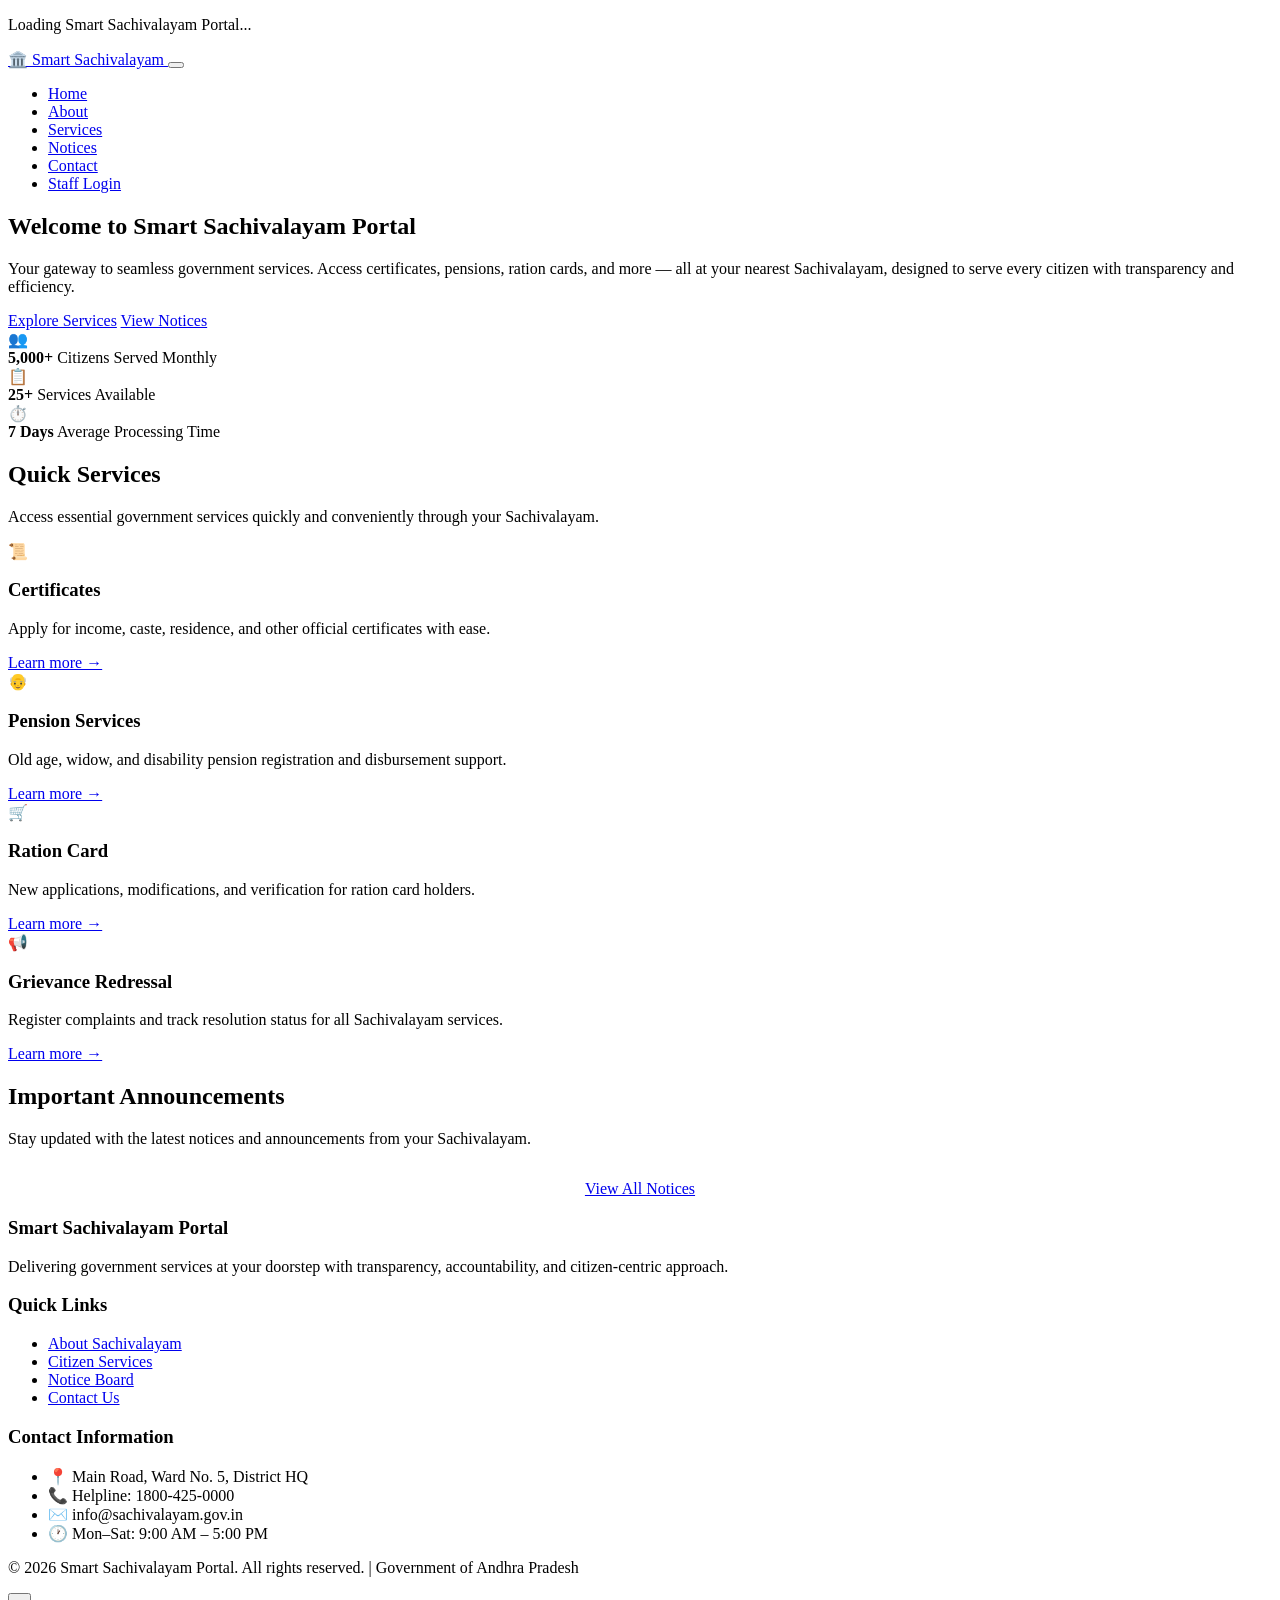
==== index.html @ 7b2295dd "Add files via upload" ====
<!DOCTYPE html>
<html lang="en">
<head>
  <meta charset="UTF-8">
  <meta name="viewport" content="width=device-width, initial-scale=1.0">
  <meta name="description" content="Smart Sachivalayam Portal - Access citizen services, notices, and government schemes at your doorstep.">
  <title>Home | Smart Sachivalayam Portal</title>
  <link rel="stylesheet" href="css/style.css">
</head>
<body>
  <!-- Loading Animation -->
  <div class="loading-overlay" id="loadingOverlay">
    <div class="loader"></div>
    <p class="loader-text">Loading Smart Sachivalayam Portal...</p>
  </div>

  <!-- Header -->
  <header class="header">
    <nav class="nav-container">
      <a href="index.html" class="logo">
        <span class="logo-icon">🏛️</span>
        <span>Smart Sachivalayam</span>
      </a>
      <button class="menu-toggle" id="menuToggle" aria-label="Toggle menu">
        <span></span><span></span><span></span>
      </button>
      <ul class="nav-menu" id="navMenu">
        <li><a href="index.html" class="nav-link active">Home</a></li>
        <li><a href="about.html" class="nav-link">About</a></li>
        <li><a href="services.html" class="nav-link">Services</a></li>
        <li><a href="notices.html" class="nav-link">Notices</a></li>
        <li><a href="contact.html" class="nav-link">Contact</a></li>
        <li><a href="login.html" class="nav-link staff-link">Staff Login</a></li>
      </ul>
    </nav>
  </header>

  <main>
    <!-- Hero Section -->
    <section class="hero">
      <div class="hero-content">
        <div class="hero-text">
          <h1>Welcome to Smart Sachivalayam Portal</h1>
          <p>Your gateway to seamless government services. Access certificates, pensions, ration cards, and more — all at your nearest Sachivalayam, designed to serve every citizen with transparency and efficiency.</p>
          <div class="hero-buttons">
            <a href="services.html" class="btn btn-primary">Explore Services</a>
            <a href="notices.html" class="btn btn-secondary">View Notices</a>
          </div>
        </div>
        <div class="hero-visual">
          <div class="hero-card">
            <div class="hero-stat">
              <div class="hero-stat-icon">👥</div>
              <div>
                <strong>5,000+</strong>
                <span>Citizens Served Monthly</span>
              </div>
            </div>
            <div class="hero-stat">
              <div class="hero-stat-icon">📋</div>
              <div>
                <strong>25+</strong>
                <span>Services Available</span>
              </div>
            </div>
            <div class="hero-stat">
              <div class="hero-stat-icon">⏱️</div>
              <div>
                <strong>7 Days</strong>
                <span>Average Processing Time</span>
              </div>
            </div>
          </div>
        </div>
      </div>
    </section>

    <!-- Quick Services -->
    <section class="section" id="services">
      <div class="container">
        <h2 class="section-title">Quick Services</h2>
        <p class="section-subtitle">Access essential government services quickly and conveniently through your Sachivalayam.</p>
        <div class="services-grid">
          <article class="service-card">
            <div class="service-icon">📜</div>
            <h3>Certificates</h3>
            <p>Apply for income, caste, residence, and other official certificates with ease.</p>
            <a href="services.html#certificates" class="card-link">Learn more →</a>
          </article>
          <article class="service-card">
            <div class="service-icon">👴</div>
            <h3>Pension Services</h3>
            <p>Old age, widow, and disability pension registration and disbursement support.</p>
            <a href="services.html#pension" class="card-link">Learn more →</a>
          </article>
          <article class="service-card">
            <div class="service-icon">🛒</div>
            <h3>Ration Card</h3>
            <p>New applications, modifications, and verification for ration card holders.</p>
            <a href="services.html#ration" class="card-link">Learn more →</a>
          </article>
          <article class="service-card">
            <div class="service-icon">📢</div>
            <h3>Grievance Redressal</h3>
            <p>Register complaints and track resolution status for all Sachivalayam services.</p>
            <a href="services.html#grievance" class="card-link">Learn more →</a>
          </article>
        </div>
      </div>
    </section>

    <!-- Important Announcements -->
    <section class="section announcements-section" id="announcements">
      <div class="container">
        <h2 class="section-title">Important Announcements</h2>
        <p class="section-subtitle">Stay updated with the latest notices and announcements from your Sachivalayam.</p>
        <div class="announcement-list" id="homeAnnouncements">
          <!-- Populated by JavaScript -->
        </div>
        <div style="text-align: center; margin-top: 2rem;">
          <a href="notices.html" class="btn btn-outline">View All Notices</a>
        </div>
      </div>
    </section>
  </main>

  <!-- Footer -->
  <footer class="footer">
    <div class="container">
      <div class="footer-grid">
        <div>
          <h3>Smart Sachivalayam Portal</h3>
          <p>Delivering government services at your doorstep with transparency, accountability, and citizen-centric approach.</p>
        </div>
        <div>
          <h3>Quick Links</h3>
          <ul class="footer-links">
            <li><a href="about.html">About Sachivalayam</a></li>
            <li><a href="services.html">Citizen Services</a></li>
            <li><a href="notices.html">Notice Board</a></li>
            <li><a href="contact.html">Contact Us</a></li>
          </ul>
        </div>
        <div>
          <h3>Contact Information</h3>
          <ul class="footer-contact">
            <li>📍 Main Road, Ward No. 5, District HQ</li>
            <li>📞 Helpline: 1800-425-0000</li>
            <li>✉️ info@sachivalayam.gov.in</li>
            <li>🕐 Mon–Sat: 9:00 AM – 5:00 PM</li>
          </ul>
        </div>
      </div>
      <div class="footer-bottom">
        <p>&copy; 2026 Smart Sachivalayam Portal. All rights reserved. | Government of Andhra Pradesh</p>
      </div>
    </div>
  </footer>

  <button class="back-to-top" id="backToTop" aria-label="Back to top">↑</button>
  <script src="js/script.js"></script>
</body>
</html>
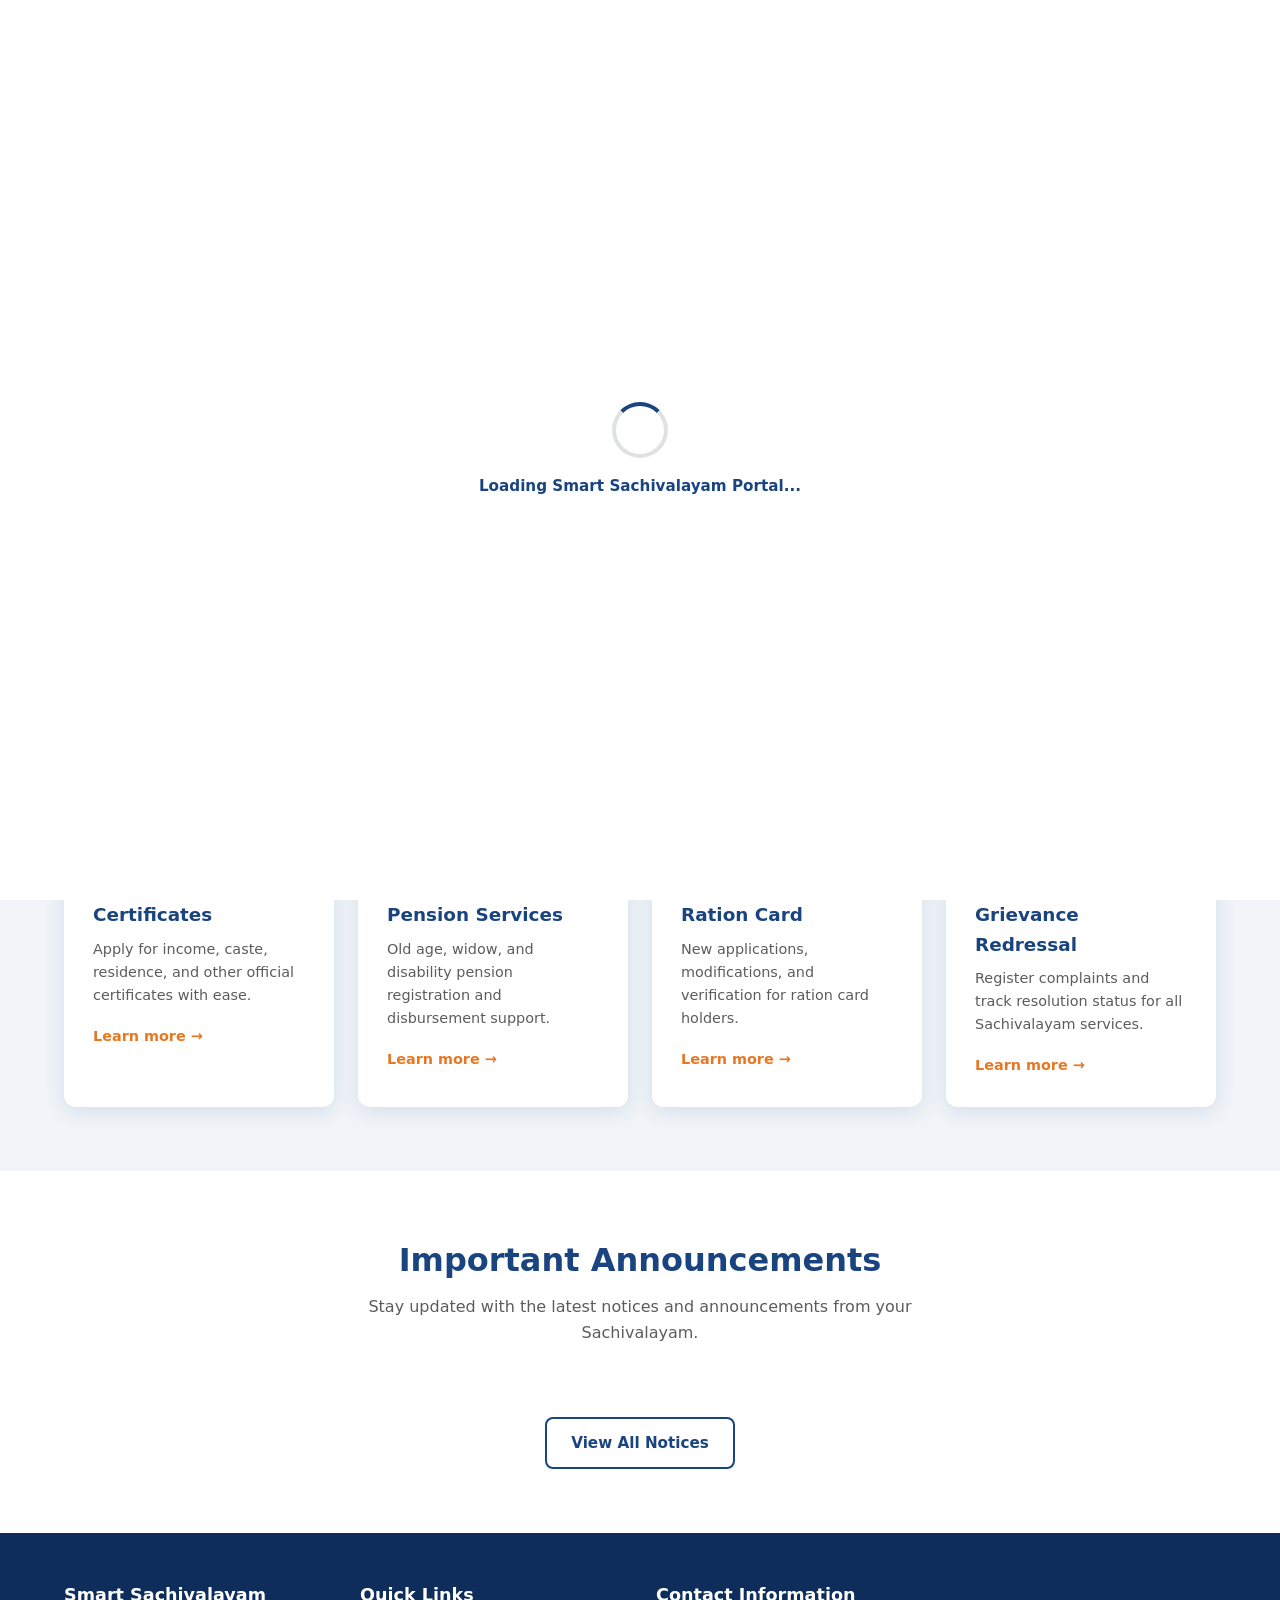
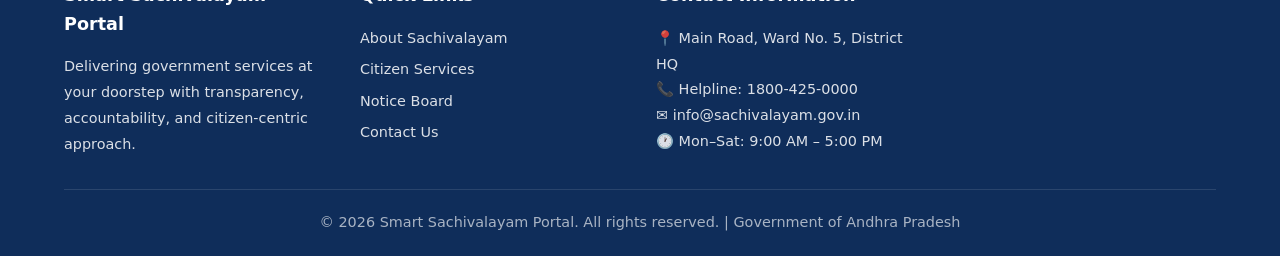
==== commit 6654ca69: "Fix HTML encoding issues in index.html" ====
--- a/index.html
+++ b/index.html
@@ -5,7 +5,7 @@
   <meta name="viewport" content="width=device-width, initial-scale=1.0">
   <meta name="description" content="Smart Sachivalayam Portal - Access citizen services, notices, and government schemes at your doorstep.">
   <title>Home | Smart Sachivalayam Portal</title>
-  <link rel="stylesheet" href="css/style.css">
+  <link rel="stylesheet" href="style.css">
 </head>
 <body>
   <!-- Loading Animation -->
--- a/style.css
+++ b/style.css
@@ -0,0 +1,1420 @@
+/* ============================================
+   Smart Sachivalayam Portal - Main Stylesheet
+   ============================================ */
+
+/* --- CSS Variables --- */
+:root {
+  --primary: #1a4480;
+  --primary-dark: #0f2d5a;
+  --primary-light: #2d6cb5;
+  --accent: #e87722;
+  --accent-hover: #c9620f;
+  --success: #2e8540;
+  --danger: #d83933;
+  --warning: #ffbe2e;
+  --bg-light: #f0f4f8;
+  --bg-white: #ffffff;
+  --text-dark: #1b1b1b;
+  --text-muted: #5c5c5c;
+  --border: #dfe1e2;
+  --shadow: 0 4px 20px rgba(26, 68, 128, 0.12);
+  --shadow-lg: 0 8px 40px rgba(26, 68, 128, 0.18);
+  --radius: 12px;
+  --radius-sm: 8px;
+  --transition: all 0.3s ease;
+  --font: 'Segoe UI', system-ui, -apple-system, sans-serif;
+  --header-height: 72px;
+}
+
+/* --- Reset & Base --- */
+*,
+*::before,
+*::after {
+  box-sizing: border-box;
+  margin: 0;
+  padding: 0;
+}
+
+html {
+  scroll-behavior: smooth;
+  font-size: 16px;
+}
+
+body {
+  font-family: var(--font);
+  color: var(--text-dark);
+  background-color: var(--bg-light);
+  line-height: 1.6;
+  overflow-x: hidden;
+}
+
+img {
+  max-width: 100%;
+  height: auto;
+  display: block;
+}
+
+a {
+  text-decoration: none;
+  color: inherit;
+  transition: var(--transition);
+}
+
+ul {
+  list-style: none;
+}
+
+/* --- Loading Overlay --- */
+.loading-overlay {
+  position: fixed;
+  inset: 0;
+  background: var(--bg-white);
+  display: flex;
+  flex-direction: column;
+  align-items: center;
+  justify-content: center;
+  z-index: 9999;
+  transition: opacity 0.5s ease, visibility 0.5s ease;
+}
+
+.loading-overlay.hidden {
+  opacity: 0;
+  visibility: hidden;
+  pointer-events: none;
+}
+
+.loader {
+  width: 56px;
+  height: 56px;
+  border: 4px solid var(--border);
+  border-top-color: var(--primary);
+  border-radius: 50%;
+  animation: spin 0.8s linear infinite;
+}
+
+.loader-text {
+  margin-top: 1rem;
+  color: var(--primary);
+  font-weight: 600;
+  font-size: 0.95rem;
+}
+
+@keyframes spin {
+  to { transform: rotate(360deg); }
+}
+
+/* --- Header & Navigation --- */
+.header {
+  position: fixed;
+  top: 0;
+  left: 0;
+  right: 0;
+  height: var(--header-height);
+  background: var(--bg-white);
+  box-shadow: 0 2px 12px rgba(0, 0, 0, 0.08);
+  z-index: 1000;
+  transition: var(--transition);
+}
+
+.header.scrolled {
+  box-shadow: var(--shadow);
+}
+
+.nav-container {
+  max-width: 1200px;
+  margin: 0 auto;
+  padding: 0 1.5rem;
+  height: 100%;
+  display: flex;
+  align-items: center;
+  justify-content: space-between;
+}
+
+.logo {
+  display: flex;
+  align-items: center;
+  gap: 0.75rem;
+  font-weight: 700;
+  font-size: 1.15rem;
+  color: var(--primary);
+}
+
+.logo-icon {
+  width: 42px;
+  height: 42px;
+  background: linear-gradient(135deg, var(--primary), var(--primary-light));
+  border-radius: 10px;
+  display: flex;
+  align-items: center;
+  justify-content: center;
+  color: white;
+  font-size: 1.25rem;
+}
+
+.nav-menu {
+  display: flex;
+  align-items: center;
+  gap: 0.25rem;
+}
+
+.nav-link {
+  padding: 0.5rem 1rem;
+  border-radius: var(--radius-sm);
+  font-weight: 500;
+  font-size: 0.95rem;
+  color: var(--text-dark);
+}
+
+.nav-link:hover,
+.nav-link.active {
+  background: rgba(26, 68, 128, 0.08);
+  color: var(--primary);
+}
+
+.nav-link.staff-link {
+  background: var(--primary);
+  color: white;
+  margin-left: 0.5rem;
+}
+
+.nav-link.staff-link:hover {
+  background: var(--primary-dark);
+}
+
+/* Mobile menu toggle */
+.menu-toggle {
+  display: none;
+  flex-direction: column;
+  gap: 5px;
+  background: none;
+  border: none;
+  cursor: pointer;
+  padding: 0.5rem;
+}
+
+.menu-toggle span {
+  display: block;
+  width: 26px;
+  height: 3px;
+  background: var(--primary);
+  border-radius: 2px;
+  transition: var(--transition);
+}
+
+.menu-toggle.active span:nth-child(1) {
+  transform: rotate(45deg) translate(6px, 6px);
+}
+
+.menu-toggle.active span:nth-child(2) {
+  opacity: 0;
+}
+
+.menu-toggle.active span:nth-child(3) {
+  transform: rotate(-45deg) translate(6px, -6px);
+}
+
+/* --- Main Content --- */
+main {
+  padding-top: var(--header-height);
+  min-height: calc(100vh - 200px);
+}
+
+.container {
+  max-width: 1200px;
+  margin: 0 auto;
+  padding: 0 1.5rem;
+}
+
+.section {
+  padding: 4rem 0;
+}
+
+.section-title {
+  font-size: 2rem;
+  color: var(--primary);
+  margin-bottom: 0.5rem;
+  text-align: center;
+}
+
+.section-subtitle {
+  text-align: center;
+  color: var(--text-muted);
+  margin-bottom: 2.5rem;
+  max-width: 600px;
+  margin-left: auto;
+  margin-right: auto;
+}
+
+/* --- Hero Section --- */
+.hero {
+  background: linear-gradient(135deg, var(--primary-dark) 0%, var(--primary) 50%, var(--primary-light) 100%);
+  color: white;
+  padding: 5rem 0 6rem;
+  position: relative;
+  overflow: hidden;
+}
+
+.hero::before {
+  content: '';
+  position: absolute;
+  inset: 0;
+  background: url("data:image/svg+xml,%3Csvg width='60' height='60' viewBox='0 0 60 60' xmlns='http://www.w3.org/2000/svg'%3E%3Cg fill='none' fill-rule='evenodd'%3E%3Cg fill='%23ffffff' fill-opacity='0.05'%3E%3Cpath d='M36 34v-4h-2v4h-4v2h4v4h2v-4h4v-2h-4zm0-30V0h-2v4h-4v2h4v4h2V6h4V4h-4zM6 34v-4H4v4H0v2h4v4h2v-4h4v-2H6zM6 4V0H4v4H0v2h4v4h2V6h4V4H6z'/%3E%3C/g%3E%3C/g%3E%3C/svg%3E");
+  opacity: 0.5;
+}
+
+.hero-content {
+  position: relative;
+  z-index: 1;
+  max-width: 1200px;
+  margin: 0 auto;
+  padding: 0 1.5rem;
+  display: grid;
+  grid-template-columns: 1fr 1fr;
+  gap: 3rem;
+  align-items: center;
+}
+
+.hero-text h1 {
+  font-size: 2.75rem;
+  line-height: 1.2;
+  margin-bottom: 1rem;
+}
+
+.hero-text p {
+  font-size: 1.15rem;
+  opacity: 0.92;
+  margin-bottom: 2rem;
+  line-height: 1.7;
+}
+
+.hero-buttons {
+  display: flex;
+  gap: 1rem;
+  flex-wrap: wrap;
+}
+
+.hero-visual {
+  display: flex;
+  justify-content: center;
+}
+
+.hero-card {
+  background: rgba(255, 255, 255, 0.12);
+  backdrop-filter: blur(10px);
+  border: 1px solid rgba(255, 255, 255, 0.2);
+  border-radius: var(--radius);
+  padding: 2rem;
+  width: 100%;
+  max-width: 380px;
+}
+
+.hero-stat {
+  display: flex;
+  align-items: center;
+  gap: 1rem;
+  padding: 1rem 0;
+  border-bottom: 1px solid rgba(255, 255, 255, 0.15);
+}
+
+.hero-stat:last-child {
+  border-bottom: none;
+}
+
+.hero-stat-icon {
+  width: 48px;
+  height: 48px;
+  background: rgba(255, 255, 255, 0.2);
+  border-radius: 10px;
+  display: flex;
+  align-items: center;
+  justify-content: center;
+  font-size: 1.5rem;
+}
+
+.hero-stat strong {
+  display: block;
+  font-size: 1.25rem;
+}
+
+.hero-stat span {
+  font-size: 0.875rem;
+  opacity: 0.85;
+}
+
+/* --- Buttons --- */
+.btn {
+  display: inline-flex;
+  align-items: center;
+  justify-content: center;
+  gap: 0.5rem;
+  padding: 0.75rem 1.5rem;
+  border-radius: var(--radius-sm);
+  font-weight: 600;
+  font-size: 0.95rem;
+  border: none;
+  cursor: pointer;
+  transition: var(--transition);
+  font-family: inherit;
+}
+
+.btn-primary {
+  background: var(--accent);
+  color: white;
+}
+
+.btn-primary:hover {
+  background: var(--accent-hover);
+  transform: translateY(-2px);
+  box-shadow: 0 4px 15px rgba(232, 119, 34, 0.4);
+}
+
+.btn-secondary {
+  background: transparent;
+  color: white;
+  border: 2px solid rgba(255, 255, 255, 0.6);
+}
+
+.btn-secondary:hover {
+  background: rgba(255, 255, 255, 0.15);
+  border-color: white;
+}
+
+.btn-outline {
+  background: transparent;
+  color: var(--primary);
+  border: 2px solid var(--primary);
+}
+
+.btn-outline:hover {
+  background: var(--primary);
+  color: white;
+}
+
+.btn-danger {
+  background: var(--danger);
+  color: white;
+}
+
+.btn-danger:hover {
+  background: #b52d28;
+}
+
+.btn-sm {
+  padding: 0.4rem 0.85rem;
+  font-size: 0.85rem;
+}
+
+/* --- Service Cards --- */
+.services-grid {
+  display: grid;
+  grid-template-columns: repeat(auto-fill, minmax(260px, 1fr));
+  gap: 1.5rem;
+}
+
+.service-card {
+  background: var(--bg-white);
+  border-radius: var(--radius);
+  padding: 1.75rem;
+  box-shadow: var(--shadow);
+  transition: var(--transition);
+  border: 1px solid transparent;
+}
+
+.service-card:hover {
+  transform: translateY(-6px);
+  box-shadow: var(--shadow-lg);
+  border-color: var(--primary-light);
+}
+
+.service-icon {
+  width: 56px;
+  height: 56px;
+  background: linear-gradient(135deg, rgba(26, 68, 128, 0.1), rgba(45, 108, 181, 0.15));
+  border-radius: 12px;
+  display: flex;
+  align-items: center;
+  justify-content: center;
+  font-size: 1.75rem;
+  margin-bottom: 1rem;
+}
+
+.service-card h3 {
+  font-size: 1.15rem;
+  color: var(--primary);
+  margin-bottom: 0.5rem;
+}
+
+.service-card p {
+  color: var(--text-muted);
+  font-size: 0.9rem;
+  margin-bottom: 1rem;
+}
+
+.service-card .card-link {
+  color: var(--accent);
+  font-weight: 600;
+  font-size: 0.9rem;
+}
+
+.service-card .card-link:hover {
+  color: var(--accent-hover);
+}
+
+/* --- Announcements --- */
+.announcements-section {
+  background: var(--bg-white);
+}
+
+.announcement-list {
+  display: flex;
+  flex-direction: column;
+  gap: 1rem;
+}
+
+.announcement-item {
+  display: flex;
+  align-items: flex-start;
+  gap: 1.25rem;
+  padding: 1.25rem 1.5rem;
+  background: var(--bg-light);
+  border-radius: var(--radius);
+  border-left: 4px solid var(--accent);
+  transition: var(--transition);
+}
+
+.announcement-item:hover {
+  box-shadow: var(--shadow);
+}
+
+.announcement-date {
+  flex-shrink: 0;
+  text-align: center;
+  background: var(--primary);
+  color: white;
+  padding: 0.5rem 0.75rem;
+  border-radius: var(--radius-sm);
+  min-width: 70px;
+}
+
+.announcement-date .day {
+  display: block;
+  font-size: 1.5rem;
+  font-weight: 700;
+  line-height: 1;
+}
+
+.announcement-date .month {
+  font-size: 0.75rem;
+  text-transform: uppercase;
+}
+
+.announcement-content h4 {
+  color: var(--primary);
+  margin-bottom: 0.35rem;
+}
+
+.announcement-content p {
+  color: var(--text-muted);
+  font-size: 0.9rem;
+}
+
+/* --- Page Banner --- */
+.page-banner {
+  background: linear-gradient(135deg, var(--primary-dark), var(--primary));
+  color: white;
+  padding: 3rem 0;
+  text-align: center;
+}
+
+.page-banner h1 {
+  font-size: 2.25rem;
+  margin-bottom: 0.5rem;
+}
+
+.page-banner p {
+  opacity: 0.9;
+  font-size: 1.05rem;
+}
+
+.breadcrumb {
+  display: flex;
+  justify-content: center;
+  gap: 0.5rem;
+  margin-top: 1rem;
+  font-size: 0.9rem;
+  opacity: 0.85;
+}
+
+.breadcrumb a:hover {
+  text-decoration: underline;
+}
+
+/* --- About Page --- */
+.about-grid {
+  display: grid;
+  grid-template-columns: 1fr 1fr;
+  gap: 3rem;
+  align-items: center;
+}
+
+.about-image {
+  background: linear-gradient(135deg, var(--primary), var(--primary-light));
+  border-radius: var(--radius);
+  padding: 3rem;
+  color: white;
+  text-align: center;
+}
+
+.about-image .big-icon {
+  font-size: 5rem;
+  margin-bottom: 1rem;
+}
+
+.about-content h2 {
+  color: var(--primary);
+  margin-bottom: 1rem;
+}
+
+.about-content p {
+  color: var(--text-muted);
+  margin-bottom: 1rem;
+}
+
+.objectives-grid {
+  display: grid;
+  grid-template-columns: repeat(auto-fill, minmax(280px, 1fr));
+  gap: 1.5rem;
+  margin-top: 2rem;
+}
+
+.objective-card {
+  background: var(--bg-white);
+  padding: 1.5rem;
+  border-radius: var(--radius);
+  box-shadow: var(--shadow);
+  border-top: 3px solid var(--accent);
+}
+
+.objective-card h3 {
+  color: var(--primary);
+  margin-bottom: 0.5rem;
+  display: flex;
+  align-items: center;
+  gap: 0.5rem;
+}
+
+.benefits-list {
+  display: grid;
+  grid-template-columns: repeat(auto-fill, minmax(250px, 1fr));
+  gap: 1rem;
+}
+
+.benefit-item {
+  display: flex;
+  align-items: flex-start;
+  gap: 0.75rem;
+  padding: 1rem;
+  background: var(--bg-white);
+  border-radius: var(--radius-sm);
+}
+
+.benefit-item .check {
+  color: var(--success);
+  font-weight: bold;
+  font-size: 1.1rem;
+}
+
+/* --- Services Page --- */
+.service-detail {
+  background: var(--bg-white);
+  border-radius: var(--radius);
+  padding: 2rem;
+  margin-bottom: 1.5rem;
+  box-shadow: var(--shadow);
+}
+
+.service-detail-header {
+  display: flex;
+  align-items: center;
+  gap: 1rem;
+  margin-bottom: 1rem;
+  padding-bottom: 1rem;
+  border-bottom: 1px solid var(--border);
+}
+
+.service-detail-header .icon {
+  font-size: 2rem;
+}
+
+.service-detail-header h3 {
+  color: var(--primary);
+  font-size: 1.35rem;
+}
+
+.service-detail ul {
+  list-style: disc;
+  padding-left: 1.5rem;
+  color: var(--text-muted);
+}
+
+.service-detail ul li {
+  margin-bottom: 0.35rem;
+}
+
+.forms-grid {
+  display: grid;
+  grid-template-columns: repeat(auto-fill, minmax(280px, 1fr));
+  gap: 1rem;
+}
+
+.form-download-card {
+  display: flex;
+  align-items: center;
+  justify-content: space-between;
+  padding: 1.25rem;
+  background: var(--bg-light);
+  border-radius: var(--radius-sm);
+  border: 1px solid var(--border);
+  transition: var(--transition);
+}
+
+.form-download-card:hover {
+  border-color: var(--primary);
+  background: white;
+}
+
+.form-download-card .form-info h4 {
+  color: var(--primary);
+  font-size: 0.95rem;
+}
+
+.form-download-card .form-info span {
+  font-size: 0.8rem;
+  color: var(--text-muted);
+}
+
+/* --- Notice Board --- */
+.notice-search {
+  max-width: 500px;
+  margin: 0 auto 2rem;
+  position: relative;
+}
+
+.notice-search input {
+  width: 100%;
+  padding: 0.85rem 1rem 0.85rem 2.75rem;
+  border: 2px solid var(--border);
+  border-radius: var(--radius);
+  font-size: 1rem;
+  font-family: inherit;
+  transition: var(--transition);
+}
+
+.notice-search input:focus {
+  outline: none;
+  border-color: var(--primary);
+  box-shadow: 0 0 0 3px rgba(26, 68, 128, 0.15);
+}
+
+.notice-search .search-icon {
+  position: absolute;
+  left: 1rem;
+  top: 50%;
+  transform: translateY(-50%);
+  color: var(--text-muted);
+}
+
+.notice-card {
+  background: var(--bg-white);
+  border-radius: var(--radius);
+  padding: 1.5rem;
+  margin-bottom: 1rem;
+  box-shadow: var(--shadow);
+  border-left: 4px solid var(--primary);
+  transition: var(--transition);
+  animation: fadeInUp 0.4s ease;
+}
+
+.notice-card:hover {
+  box-shadow: var(--shadow-lg);
+}
+
+.notice-card-header {
+  display: flex;
+  justify-content: space-between;
+  align-items: flex-start;
+  gap: 1rem;
+  margin-bottom: 0.75rem;
+  flex-wrap: wrap;
+}
+
+.notice-card h3 {
+  color: var(--primary);
+  font-size: 1.15rem;
+}
+
+.notice-badge {
+  background: rgba(26, 68, 128, 0.1);
+  color: var(--primary);
+  padding: 0.25rem 0.75rem;
+  border-radius: 20px;
+  font-size: 0.8rem;
+  font-weight: 600;
+  white-space: nowrap;
+}
+
+.notice-card p {
+  color: var(--text-muted);
+  font-size: 0.95rem;
+}
+
+.no-results {
+  text-align: center;
+  padding: 3rem;
+  color: var(--text-muted);
+}
+
+.no-results .icon {
+  font-size: 3rem;
+  margin-bottom: 1rem;
+  opacity: 0.5;
+}
+
+@keyframes fadeInUp {
+  from {
+    opacity: 0;
+    transform: translateY(15px);
+  }
+  to {
+    opacity: 1;
+    transform: translateY(0);
+  }
+}
+
+/* --- Login Page --- */
+.login-page {
+  min-height: 100vh;
+  display: flex;
+  align-items: center;
+  justify-content: center;
+  background: linear-gradient(135deg, var(--primary-dark), var(--primary-light));
+  padding: 2rem 1rem;
+}
+
+.login-container {
+  background: var(--bg-white);
+  border-radius: var(--radius);
+  box-shadow: var(--shadow-lg);
+  width: 100%;
+  max-width: 420px;
+  overflow: hidden;
+}
+
+.login-header {
+  background: var(--primary);
+  color: white;
+  padding: 2rem;
+  text-align: center;
+}
+
+.login-header .logo-icon {
+  margin: 0 auto 1rem;
+  width: 56px;
+  height: 56px;
+  font-size: 1.5rem;
+}
+
+.login-header h1 {
+  font-size: 1.5rem;
+  margin-bottom: 0.25rem;
+}
+
+.login-header p {
+  opacity: 0.85;
+  font-size: 0.9rem;
+}
+
+.login-form {
+  padding: 2rem;
+}
+
+.form-group {
+  margin-bottom: 1.25rem;
+}
+
+.form-group label {
+  display: block;
+  font-weight: 600;
+  margin-bottom: 0.4rem;
+  font-size: 0.9rem;
+  color: var(--text-dark);
+}
+
+.form-group input,
+.form-group textarea,
+.form-group select {
+  width: 100%;
+  padding: 0.75rem 1rem;
+  border: 2px solid var(--border);
+  border-radius: var(--radius-sm);
+  font-size: 1rem;
+  font-family: inherit;
+  transition: var(--transition);
+}
+
+.form-group input:focus,
+.form-group textarea:focus,
+.form-group select:focus {
+  outline: none;
+  border-color: var(--primary);
+  box-shadow: 0 0 0 3px rgba(26, 68, 128, 0.12);
+}
+
+.form-group input.error,
+.form-group textarea.error {
+  border-color: var(--danger);
+}
+
+.error-message {
+  color: var(--danger);
+  font-size: 0.8rem;
+  margin-top: 0.35rem;
+  display: none;
+}
+
+.error-message.show {
+  display: block;
+}
+
+.login-form .btn {
+  width: 100%;
+  padding: 0.9rem;
+  margin-top: 0.5rem;
+}
+
+.login-footer {
+  text-align: center;
+  padding: 0 2rem 2rem;
+}
+
+.login-footer a {
+  color: var(--primary);
+  font-weight: 600;
+}
+
+.login-footer a:hover {
+  text-decoration: underline;
+}
+
+.demo-credentials {
+  background: var(--bg-light);
+  padding: 0.75rem 1rem;
+  border-radius: var(--radius-sm);
+  font-size: 0.8rem;
+  color: var(--text-muted);
+  margin-bottom: 1rem;
+  text-align: center;
+}
+
+/* --- Dashboard --- */
+.dashboard-layout {
+  display: grid;
+  grid-template-columns: 260px 1fr;
+  min-height: calc(100vh - var(--header-height));
+}
+
+.dashboard-sidebar {
+  background: var(--primary-dark);
+  color: white;
+  padding: 1.5rem 0;
+}
+
+.sidebar-header {
+  padding: 0 1.5rem 1.5rem;
+  border-bottom: 1px solid rgba(255, 255, 255, 0.15);
+  margin-bottom: 1rem;
+}
+
+.sidebar-header h2 {
+  font-size: 1.1rem;
+}
+
+.sidebar-header p {
+  font-size: 0.8rem;
+  opacity: 0.7;
+  margin-top: 0.25rem;
+}
+
+.sidebar-nav a {
+  display: flex;
+  align-items: center;
+  gap: 0.75rem;
+  padding: 0.85rem 1.5rem;
+  color: rgba(255, 255, 255, 0.85);
+  font-weight: 500;
+  transition: var(--transition);
+}
+
+.sidebar-nav a:hover,
+.sidebar-nav a.active {
+  background: rgba(255, 255, 255, 0.1);
+  color: white;
+}
+
+.sidebar-nav .logout-btn {
+  margin-top: 2rem;
+  color: #ffaaaa;
+  cursor: pointer;
+  border: none;
+  background: none;
+  width: 100%;
+  text-align: left;
+  font-family: inherit;
+  font-size: inherit;
+  font-weight: 500;
+  display: flex;
+  align-items: center;
+  gap: 0.75rem;
+  padding: 0.85rem 1.5rem;
+}
+
+.dashboard-main {
+  padding: 2rem;
+  background: var(--bg-light);
+}
+
+.dashboard-header {
+  display: flex;
+  justify-content: space-between;
+  align-items: center;
+  margin-bottom: 2rem;
+  flex-wrap: wrap;
+  gap: 1rem;
+}
+
+.dashboard-header h1 {
+  color: var(--primary);
+  font-size: 1.75rem;
+}
+
+.stats-grid {
+  display: grid;
+  grid-template-columns: repeat(auto-fill, minmax(200px, 1fr));
+  gap: 1.25rem;
+  margin-bottom: 2rem;
+}
+
+.stat-card {
+  background: var(--bg-white);
+  padding: 1.5rem;
+  border-radius: var(--radius);
+  box-shadow: var(--shadow);
+}
+
+.stat-card .stat-value {
+  font-size: 2rem;
+  font-weight: 700;
+  color: var(--primary);
+}
+
+.stat-card .stat-label {
+  color: var(--text-muted);
+  font-size: 0.9rem;
+}
+
+.dashboard-panel {
+  background: var(--bg-white);
+  border-radius: var(--radius);
+  padding: 1.75rem;
+  box-shadow: var(--shadow);
+  margin-bottom: 1.5rem;
+}
+
+.dashboard-panel h2 {
+  color: var(--primary);
+  font-size: 1.25rem;
+  margin-bottom: 1.25rem;
+  padding-bottom: 0.75rem;
+  border-bottom: 1px solid var(--border);
+}
+
+.notice-form-grid {
+  display: grid;
+  gap: 1rem;
+}
+
+.notice-table {
+  width: 100%;
+  border-collapse: collapse;
+}
+
+.notice-table th,
+.notice-table td {
+  padding: 0.85rem 1rem;
+  text-align: left;
+  border-bottom: 1px solid var(--border);
+}
+
+.notice-table th {
+  background: var(--bg-light);
+  color: var(--primary);
+  font-weight: 600;
+  font-size: 0.9rem;
+}
+
+.notice-table tr:hover {
+  background: rgba(26, 68, 128, 0.03);
+}
+
+.table-actions {
+  display: flex;
+  gap: 0.5rem;
+}
+
+.dashboard-section {
+  display: none;
+}
+
+.dashboard-section.active {
+  display: block;
+  animation: fadeInUp 0.3s ease;
+}
+
+/* --- Contact Page --- */
+.contact-grid {
+  display: grid;
+  grid-template-columns: 1fr 1fr;
+  gap: 2rem;
+}
+
+.contact-info-card {
+  background: var(--bg-white);
+  padding: 2rem;
+  border-radius: var(--radius);
+  box-shadow: var(--shadow);
+}
+
+.contact-info-item {
+  display: flex;
+  align-items: flex-start;
+  gap: 1rem;
+  margin-bottom: 1.5rem;
+}
+
+.contact-info-item .icon {
+  width: 48px;
+  height: 48px;
+  background: rgba(26, 68, 128, 0.1);
+  border-radius: 10px;
+  display: flex;
+  align-items: center;
+  justify-content: center;
+  font-size: 1.25rem;
+  flex-shrink: 0;
+}
+
+.contact-info-item h4 {
+  color: var(--primary);
+  margin-bottom: 0.25rem;
+}
+
+.contact-info-item p {
+  color: var(--text-muted);
+  font-size: 0.95rem;
+}
+
+.contact-form-card {
+  background: var(--bg-white);
+  padding: 2rem;
+  border-radius: var(--radius);
+  box-shadow: var(--shadow);
+}
+
+.map-placeholder {
+  margin-top: 2rem;
+  background: var(--bg-light);
+  border: 2px dashed var(--border);
+  border-radius: var(--radius);
+  height: 300px;
+  display: flex;
+  flex-direction: column;
+  align-items: center;
+  justify-content: center;
+  color: var(--text-muted);
+}
+
+.map-placeholder .map-icon {
+  font-size: 3rem;
+  margin-bottom: 0.5rem;
+  opacity: 0.5;
+}
+
+.success-message {
+  background: rgba(46, 133, 64, 0.1);
+  color: var(--success);
+  padding: 1rem;
+  border-radius: var(--radius-sm);
+  margin-bottom: 1rem;
+  display: none;
+}
+
+.success-message.show {
+  display: block;
+}
+
+/* --- Footer --- */
+.footer {
+  background: var(--primary-dark);
+  color: rgba(255, 255, 255, 0.85);
+  padding: 3rem 0 0;
+}
+
+.footer-grid {
+  display: grid;
+  grid-template-columns: repeat(auto-fill, minmax(240px, 1fr));
+  gap: 2rem;
+  margin-bottom: 2rem;
+}
+
+.footer h3 {
+  color: white;
+  font-size: 1.1rem;
+  margin-bottom: 1rem;
+}
+
+.footer p,
+.footer li {
+  font-size: 0.9rem;
+  line-height: 1.8;
+}
+
+.footer-links li {
+  margin-bottom: 0.35rem;
+}
+
+.footer-links a:hover {
+  color: var(--accent);
+}
+
+.footer-contact li {
+  display: flex;
+  align-items: center;
+  gap: 0.5rem;
+}
+
+.footer-bottom {
+  border-top: 1px solid rgba(255, 255, 255, 0.15);
+  padding: 1.25rem 0;
+  text-align: center;
+  font-size: 0.85rem;
+  opacity: 0.75;
+}
+
+/* --- Back to Top --- */
+.back-to-top {
+  position: fixed;
+  bottom: 2rem;
+  right: 2rem;
+  width: 48px;
+  height: 48px;
+  background: var(--primary);
+  color: white;
+  border: none;
+  border-radius: 50%;
+  cursor: pointer;
+  font-size: 1.25rem;
+  box-shadow: var(--shadow);
+  opacity: 0;
+  visibility: hidden;
+  transition: var(--transition);
+  z-index: 999;
+}
+
+.back-to-top.visible {
+  opacity: 1;
+  visibility: visible;
+}
+
+.back-to-top:hover {
+  background: var(--primary-dark);
+  transform: translateY(-4px);
+}
+
+/* --- Modal --- */
+.modal-overlay {
+  position: fixed;
+  inset: 0;
+  background: rgba(0, 0, 0, 0.5);
+  display: flex;
+  align-items: center;
+  justify-content: center;
+  z-index: 2000;
+  opacity: 0;
+  visibility: hidden;
+  transition: var(--transition);
+  padding: 1rem;
+}
+
+.modal-overlay.active {
+  opacity: 1;
+  visibility: visible;
+}
+
+.modal {
+  background: var(--bg-white);
+  border-radius: var(--radius);
+  width: 100%;
+  max-width: 500px;
+  max-height: 90vh;
+  overflow-y: auto;
+  transform: scale(0.9);
+  transition: var(--transition);
+}
+
+.modal-overlay.active .modal {
+  transform: scale(1);
+}
+
+.modal-header {
+  display: flex;
+  justify-content: space-between;
+  align-items: center;
+  padding: 1.25rem 1.5rem;
+  border-bottom: 1px solid var(--border);
+}
+
+.modal-header h3 {
+  color: var(--primary);
+}
+
+.modal-close {
+  background: none;
+  border: none;
+  font-size: 1.5rem;
+  cursor: pointer;
+  color: var(--text-muted);
+  line-height: 1;
+}
+
+.modal-body {
+  padding: 1.5rem;
+}
+
+.modal-footer {
+  padding: 1rem 1.5rem;
+  border-top: 1px solid var(--border);
+  display: flex;
+  justify-content: flex-end;
+  gap: 0.75rem;
+}
+
+/* --- Responsive --- */
+@media (max-width: 992px) {
+  .hero-content {
+    grid-template-columns: 1fr;
+    text-align: center;
+  }
+
+  .hero-buttons {
+    justify-content: center;
+  }
+
+  .hero-visual {
+    order: -1;
+  }
+
+  .about-grid,
+  .contact-grid {
+    grid-template-columns: 1fr;
+  }
+
+  .dashboard-layout {
+    grid-template-columns: 1fr;
+  }
+
+  .dashboard-sidebar {
+    display: none;
+  }
+
+  .mobile-dash-nav {
+    display: flex !important;
+  }
+}
+
+@media (max-width: 768px) {
+  .menu-toggle {
+    display: flex;
+  }
+
+  .nav-menu {
+    position: fixed;
+    top: var(--header-height);
+    left: 0;
+    right: 0;
+    background: var(--bg-white);
+    flex-direction: column;
+    padding: 1rem;
+    box-shadow: var(--shadow);
+    transform: translateY(-120%);
+    opacity: 0;
+    visibility: hidden;
+    transition: var(--transition);
+  }
+
+  .nav-menu.active {
+    transform: translateY(0);
+    opacity: 1;
+    visibility: visible;
+  }
+
+  .nav-link {
+    width: 100%;
+    text-align: center;
+    padding: 0.85rem;
+  }
+
+  .nav-link.staff-link {
+    margin-left: 0;
+  }
+
+  .hero-text h1 {
+    font-size: 2rem;
+  }
+
+  .section-title {
+    font-size: 1.65rem;
+  }
+
+  .notice-table {
+    display: block;
+    overflow-x: auto;
+  }
+
+  .dashboard-header {
+    flex-direction: column;
+    align-items: flex-start;
+  }
+}
+
+.mobile-dash-nav {
+  display: none;
+  gap: 0.5rem;
+  flex-wrap: wrap;
+  margin-bottom: 1.5rem;
+}
+
+.mobile-dash-nav button {
+  padding: 0.5rem 1rem;
+  border: 1px solid var(--border);
+  background: white;
+  border-radius: var(--radius-sm);
+  cursor: pointer;
+  font-family: inherit;
+  font-size: 0.85rem;
+}
+
+.mobile-dash-nav button.active {
+  background: var(--primary);
+  color: white;
+  border-color: var(--primary);
+}
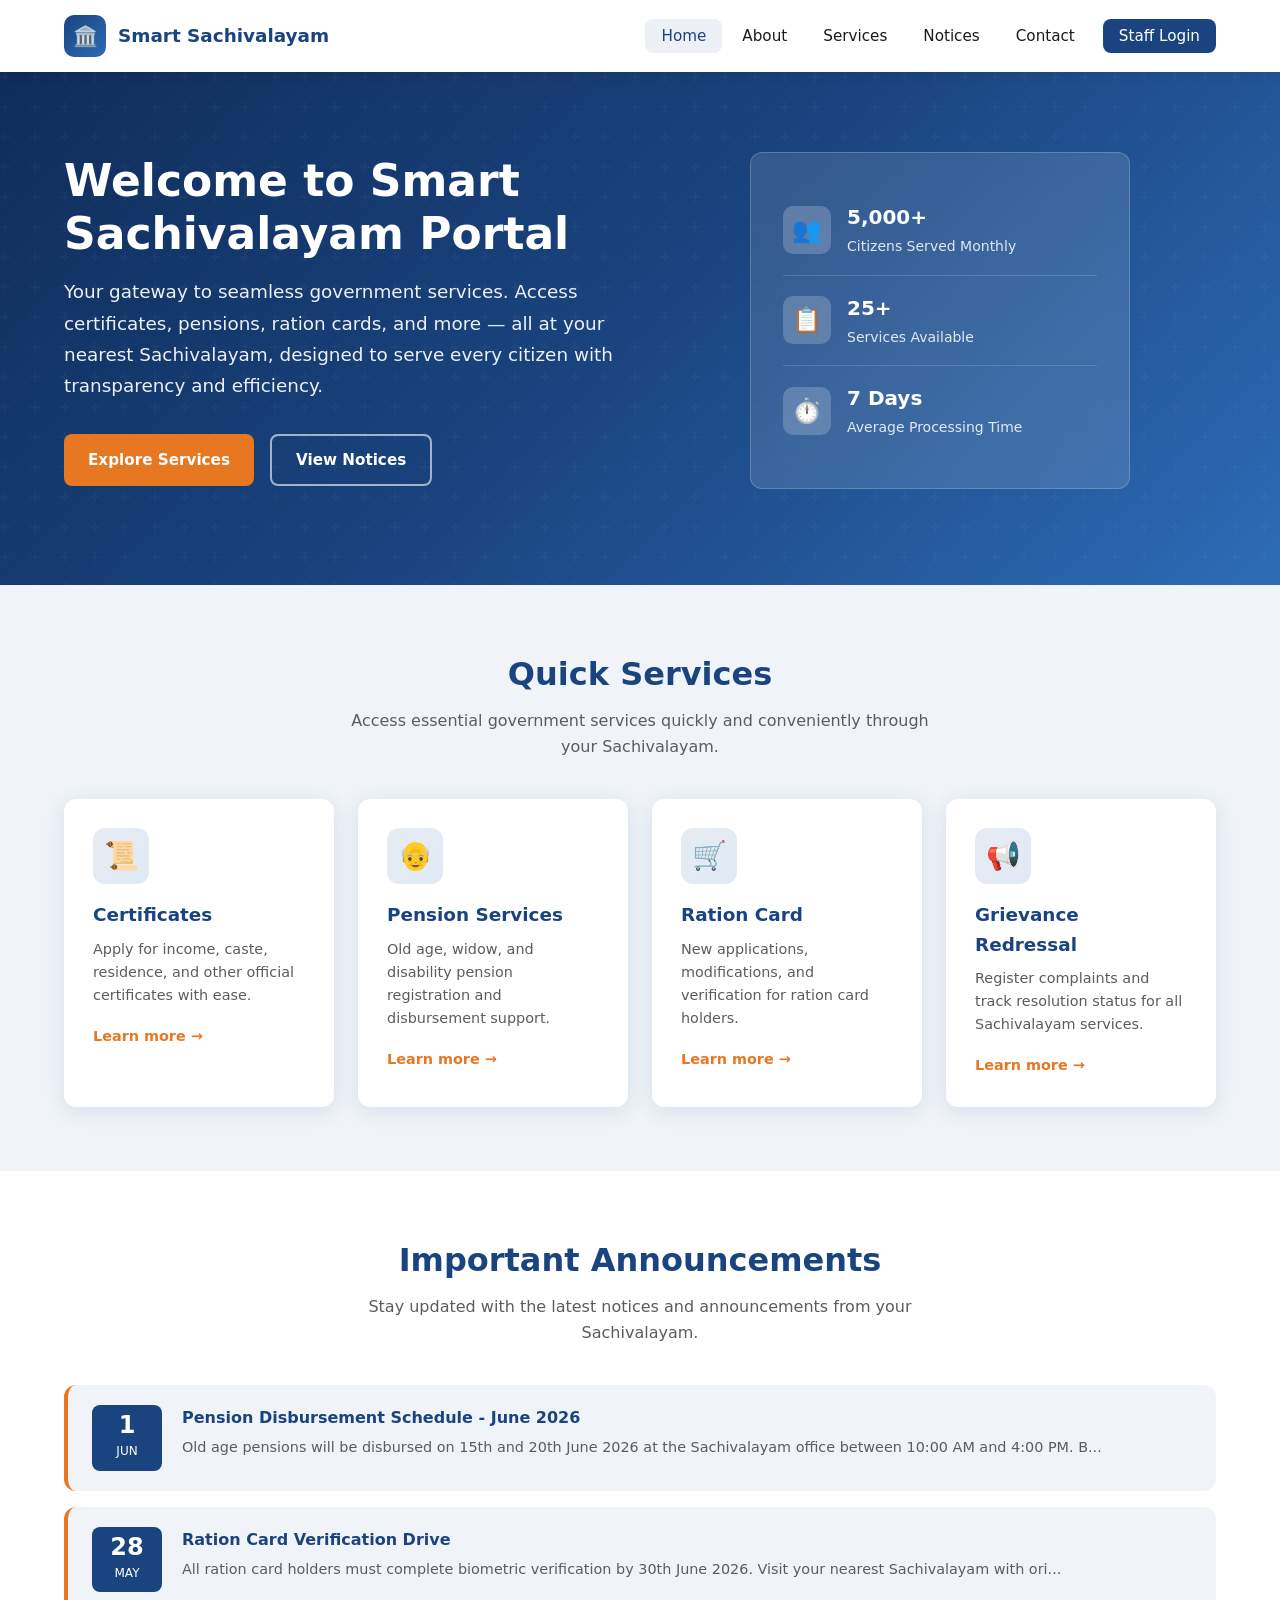
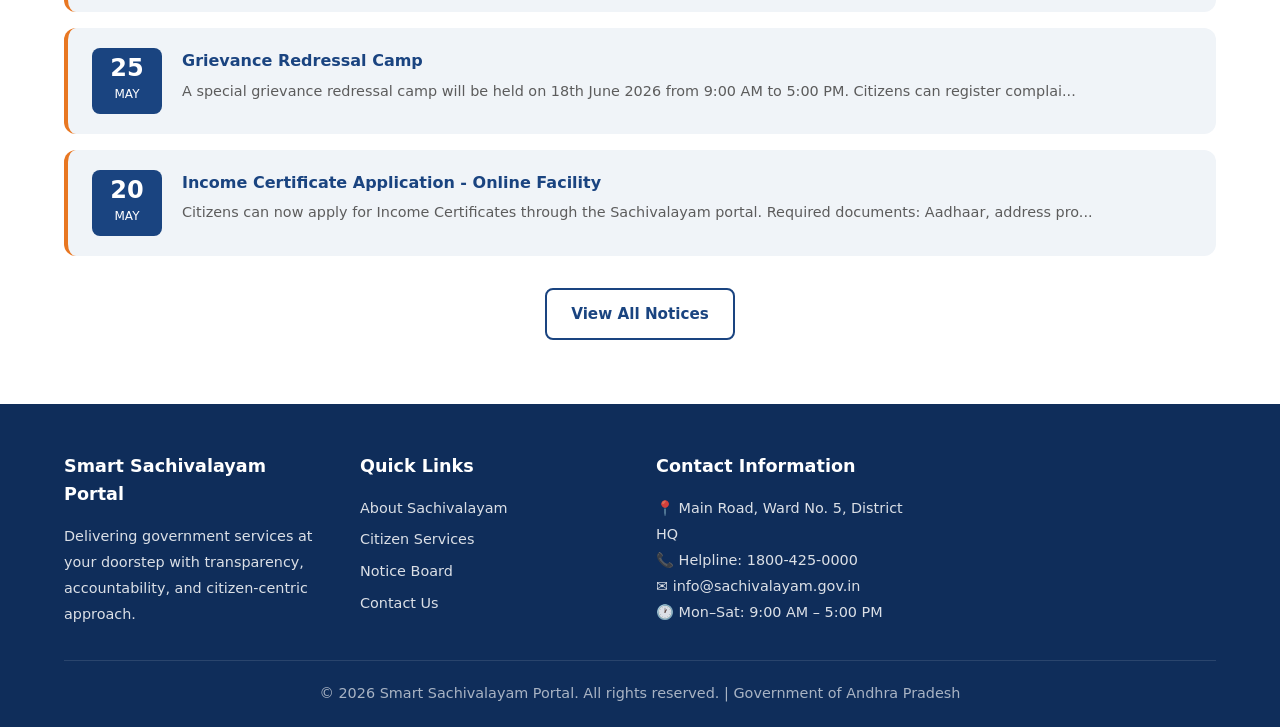
==== commit bb57f081: "Fix HTML encoding issues in index.html" ====
--- a/index.html
+++ b/index.html
@@ -158,6 +158,6 @@
   </footer>
 
   <button class="back-to-top" id="backToTop" aria-label="Back to top">↑</button>
-  <script src="js/script.js"></script>
+  <script src="script.js"></script>
 </body>
 </html>
